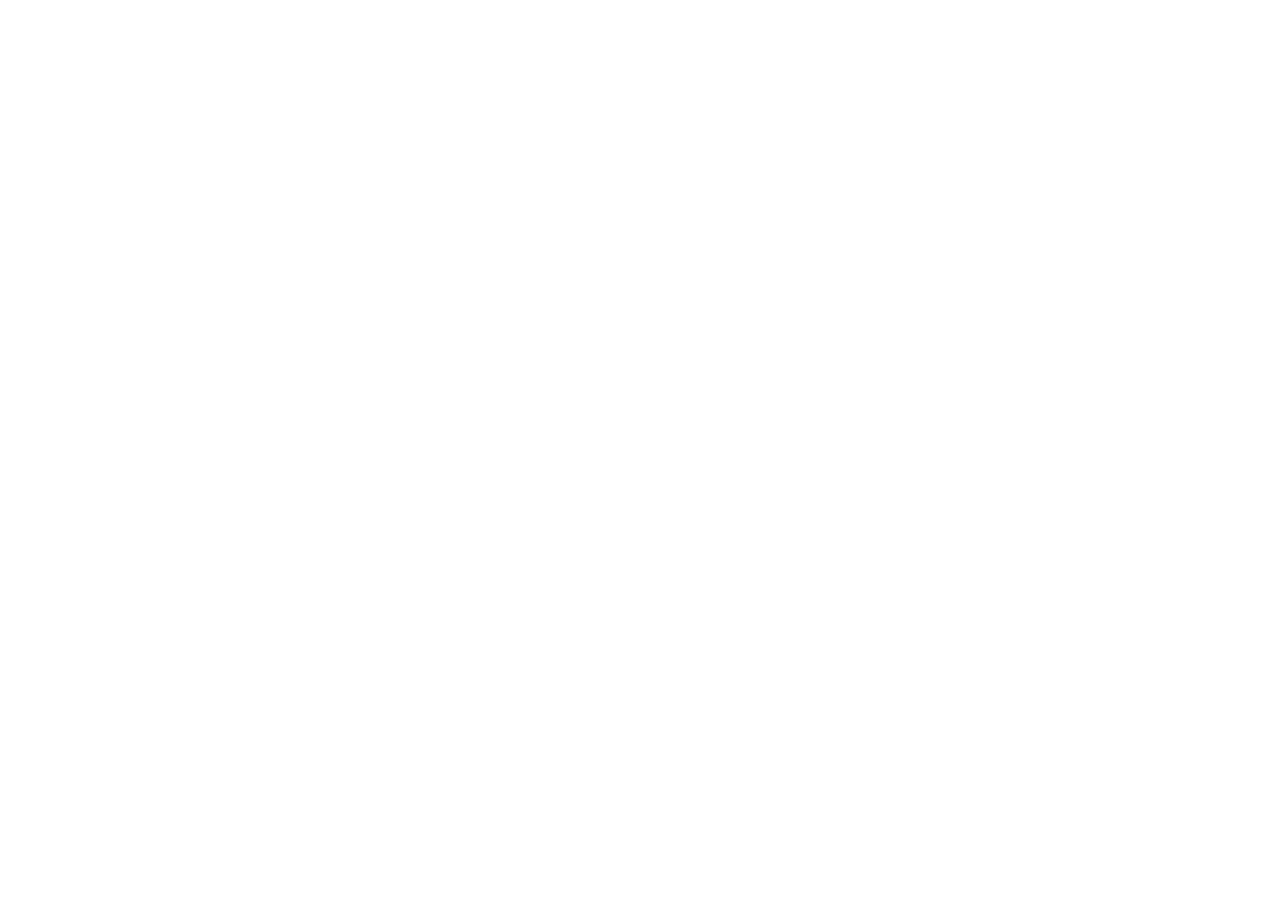
==== index.html @ f1faa244 "some elements in elements.html" ====
<!DOCTYPE html>
<html lang="en">
<head>
    <meta charset="UTF-8">
    <meta name="viewport" content="width=device-width, initial-scale=1.0">
    <meta http-equiv="X-UA-Compatible" content="ie=edge">
    <title>Document</title>
</head>
<body>

</body>
</html>
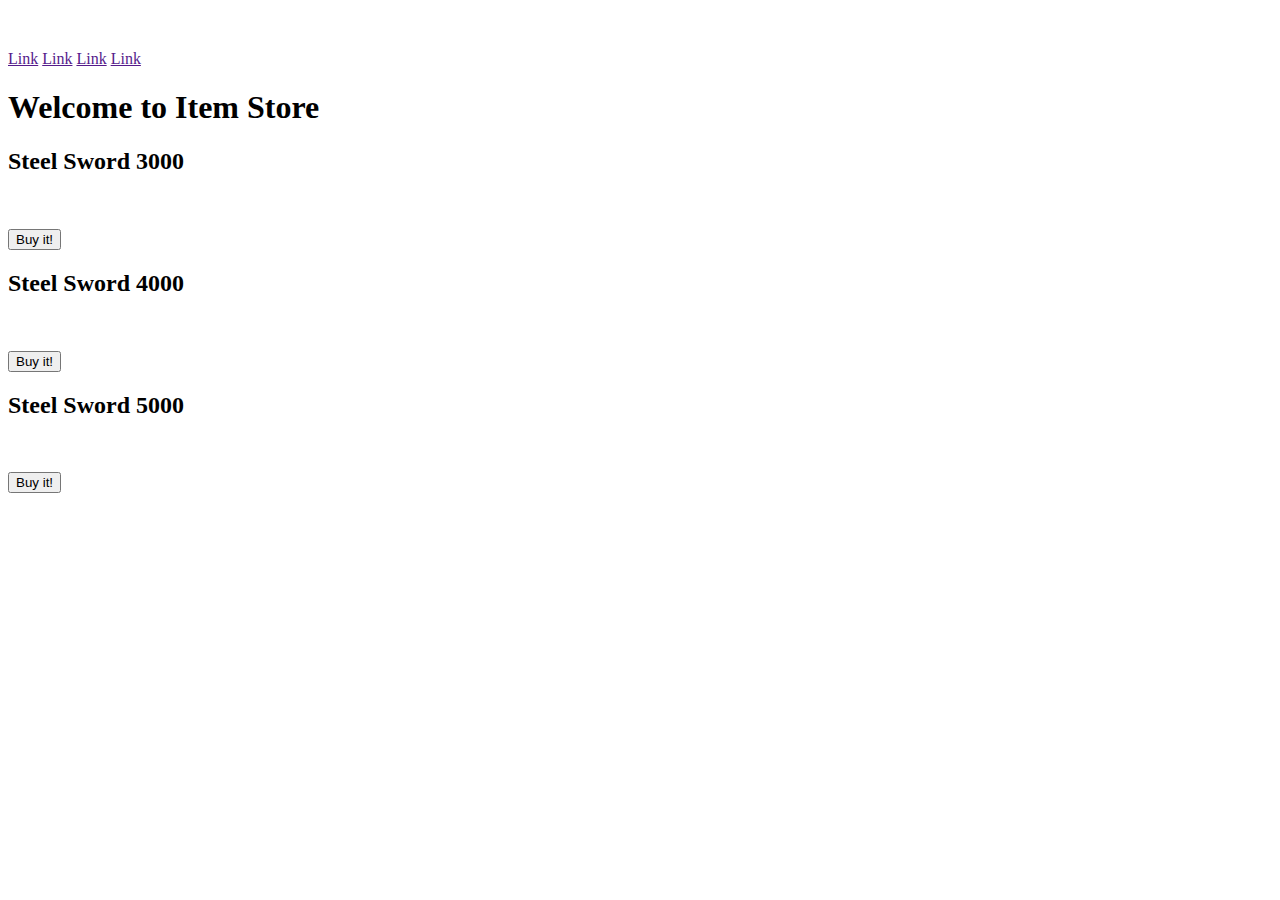
==== commit d8885caa: "html structure for item shop" ====
--- a/index.html
+++ b/index.html
@@ -4,9 +4,56 @@
     <meta charset="UTF-8">
     <meta name="viewport" content="width=device-width, initial-scale=1.0">
     <meta http-equiv="X-UA-Compatible" content="ie=edge">
-    <title>Document</title>
+    <title>HTML/CSS</title>
 </head>
 <body>
 
+<header>
+    <figure>
+        <img src="" alt="">
+    </figure>
+    <nav>
+        <a href="">Link</a>
+        <a href="">Link</a>
+        <a href="">Link</a>
+        <a href="">Link</a>
+    </nav>
+</header>
+
+<main>
+    <section class="intro">
+        <h1>Welcome to Item Store</h1>
+    </section>
+    <section class="items">
+        <div>
+            <h2>Steel Sword 3000</h2>
+            <figure>
+                <img src="" alt="">
+            </figure>
+            <button>Buy it!</button>
+        </div>
+
+        <div>
+            <h2>Steel Sword 4000</h2>
+            <figure>
+                <img src="" alt="">
+            </figure>
+            <button>Buy it!</button>
+        </div>
+
+        <div>
+            <h2>Steel Sword 5000</h2>
+            <figure>
+                <img src="" alt="">
+            </figure>
+            <button>Buy it!</button>
+        </div>
+    </section>
+</main>
+
+<footer>
+
+</footer>
+
 </body>
 </html>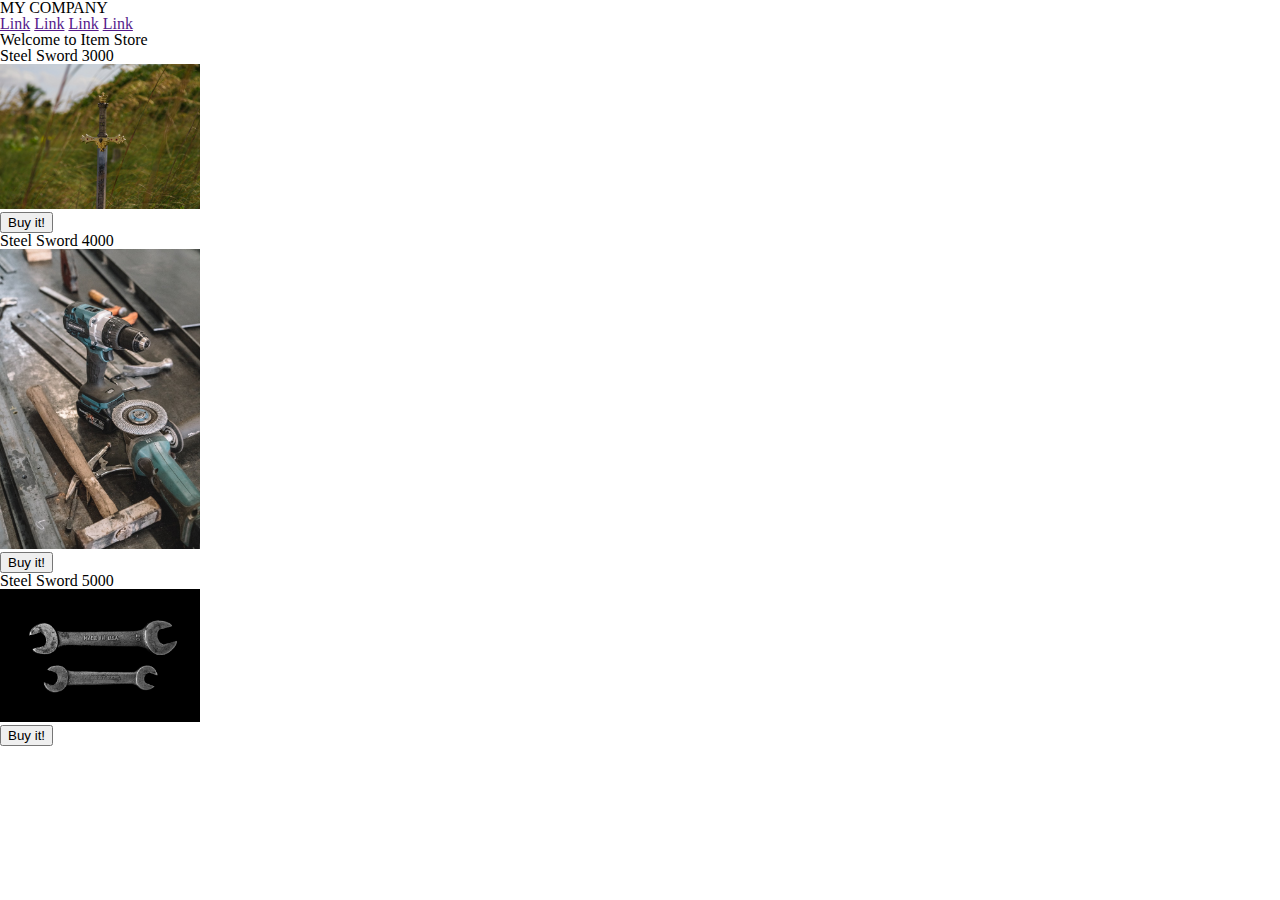
==== commit fd11b0ce: "added images and reset.css" ====
--- a/index.html
+++ b/index.html
@@ -4,14 +4,16 @@
     <meta charset="UTF-8">
     <meta name="viewport" content="width=device-width, initial-scale=1.0">
     <meta http-equiv="X-UA-Compatible" content="ie=edge">
+    <link rel="stylesheet" href="css/reset.css">
+    <link rel="stylesheet" href="css/style.css">
     <title>HTML/CSS</title>
 </head>
 <body>
 
 <header>
-    <figure>
-        <img src="" alt="">
-    </figure>
+    <div class="logo">
+        <p>MY COMPANY</p>
+    </div>
     <nav>
         <a href="">Link</a>
         <a href="">Link</a>
@@ -28,7 +30,7 @@
         <div>
             <h2>Steel Sword 3000</h2>
             <figure>
-                <img src="" alt="">
+                <img src="img/sword.jpeg" width="200px" alt="">
             </figure>
             <button>Buy it!</button>
         </div>
@@ -36,7 +38,7 @@
         <div>
             <h2>Steel Sword 4000</h2>
             <figure>
-                <img src="" alt="">
+                <img src="img/drill.jpeg" width="200px" alt="">
             </figure>
             <button>Buy it!</button>
         </div>
@@ -44,7 +46,7 @@
         <div>
             <h2>Steel Sword 5000</h2>
             <figure>
-                <img src="" alt="">
+                <img src="img/wrench.jpeg" width="200px" alt="">
             </figure>
             <button>Buy it!</button>
         </div>
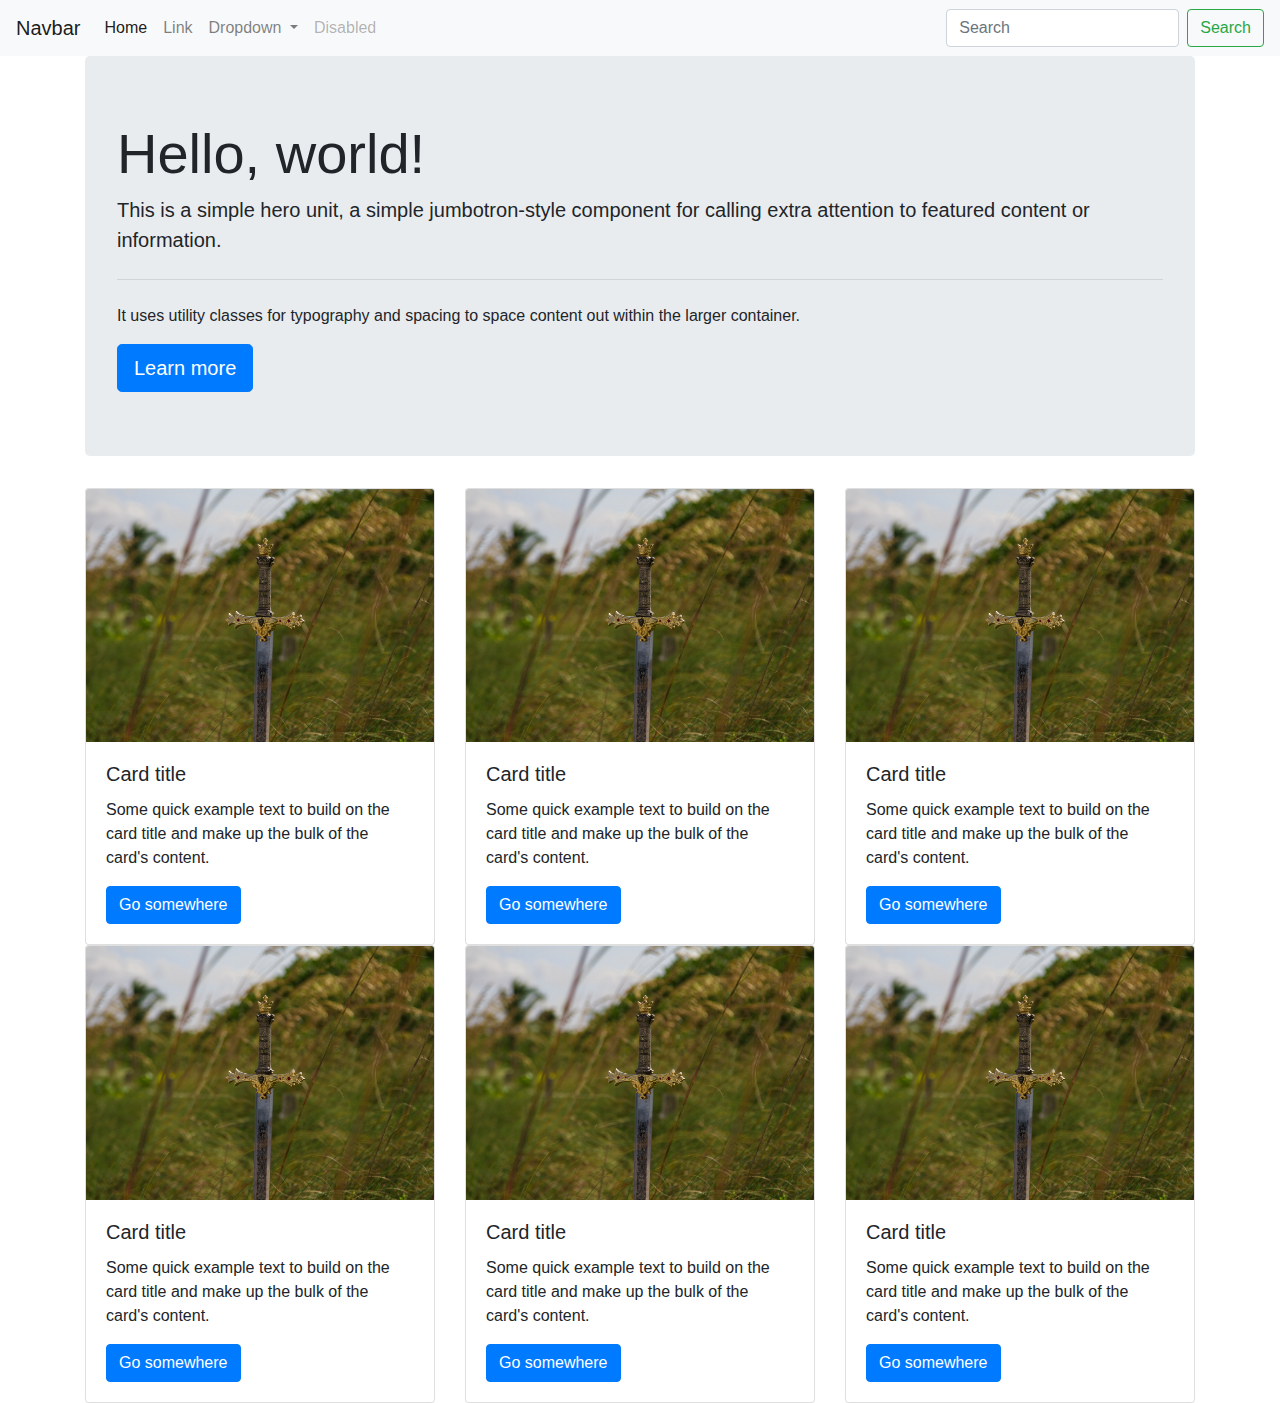
==== commit 2be13cd7: "Bootstrap basic layout" ====
--- a/index.html
+++ b/index.html
@@ -4,58 +4,121 @@
     <meta charset="UTF-8">
     <meta name="viewport" content="width=device-width, initial-scale=1.0">
     <meta http-equiv="X-UA-Compatible" content="ie=edge">
-    <link rel="stylesheet" href="css/reset.css">
-    <link rel="stylesheet" href="css/style.css">
-    <title>HTML/CSS</title>
+    <link rel="stylesheet" href="css/bootstrap.min.css">
+    <title>Document</title>
 </head>
 <body>
+    <header>
+    <nav class="navbar navbar-expand-lg navbar-light bg-light">
+            <a class="navbar-brand" href="#">Navbar</a>
+            <button class="navbar-toggler" type="button" data-toggle="collapse" data-target="#navbarSupportedContent" aria-controls="navbarSupportedContent" aria-expanded="false" aria-label="Toggle navigation">
+                <span class="navbar-toggler-icon"></span>
+            </button>
+            
+            <div class="collapse navbar-collapse" id="navbarSupportedContent">
+                <ul class="navbar-nav mr-auto">
+                <li class="nav-item active">
+                    <a class="nav-link" href="#">Home <span class="sr-only">(current)</span></a>
+                </li>
+                <li class="nav-item">
+                    <a class="nav-link" href="#">Link</a>
+                </li>
+                <li class="nav-item dropdown">
+                    <a class="nav-link dropdown-toggle" href="#" id="navbarDropdown" role="button" data-toggle="dropdown" aria-haspopup="true" aria-expanded="false">
+                    Dropdown
+                    </a>
+                    <div class="dropdown-menu" aria-labelledby="navbarDropdown">
+                    <a class="dropdown-item" href="#">Action</a>
+                    <a class="dropdown-item" href="#">Another action</a>
+                    <div class="dropdown-divider"></div>
+                    <a class="dropdown-item" href="#">Something else here</a>
+                    </div>
+                </li>
+                <li class="nav-item">
+                    <a class="nav-link disabled" href="#">Disabled</a>
+                </li>
+                </ul>
+                <form class="form-inline my-2 my-lg-0">
+                <input class="form-control mr-sm-2" type="search" placeholder="Search" aria-label="Search">
+                <button class="btn btn-outline-success my-2 my-sm-0" type="submit">Search</button>
+                </form>
+            </div>
+            </nav>
+        </header>
 
-<header>
-    <div class="logo">
-        <p>MY COMPANY</p>
-    </div>
-    <nav>
-        <a href="">Link</a>
-        <a href="">Link</a>
-        <a href="">Link</a>
-        <a href="">Link</a>
-    </nav>
-</header>
+        <main class="container">
+            <div class="jumbotron">
+                <h1 class="display-4">Hello, world!</h1>
+                <p class="lead">This is a simple hero unit, a simple jumbotron-style component for calling extra attention to featured content or information.</p>
+                <hr class="my-4">
+                <p>It uses utility classes for typography and spacing to space content out within the larger container.</p>
+                <a class="btn btn-primary btn-lg" href="#" role="button">Learn more</a>
+            </div>
+            <div class="row">
+                <div class="col">
+                    <div class="card">
+                        <img class="card-img-top" src="img/sword.jpeg" alt="Card image cap">
+                        <div class="card-body">
+                            <h5 class="card-title">Card title</h5>
+                            <p class="card-text">Some quick example text to build on the card title and make up the bulk of the card's content.</p>
+                            <a href="#" class="btn btn-primary">Go somewhere</a>
+                        </div>
+                    </div>
+                </div>
+                <div class="col">
+                    <div class="card" >
+                        <img class="card-img-top" src="img/sword.jpeg" alt="Card image cap">
+                        <div class="card-body">
+                            <h5 class="card-title">Card title</h5>
+                            <p class="card-text">Some quick example text to build on the card title and make up the bulk of the card's content.</p>
+                            <a href="#" class="btn btn-primary">Go somewhere</a>
+                        </div>
+                    </div>
+                </div>
+                <div class="col">
+                    <div class="card">
+                        <img class="card-img-top" src="img/sword.jpeg" alt="Card image cap">
+                        <div class="card-body">
+                            <h5 class="card-title">Card title</h5>
+                            <p class="card-text">Some quick example text to build on the card title and make up the bulk of the card's content.</p>
+                            <a href="#" class="btn btn-primary">Go somewhere</a>
+                        </div>
+                    </div>
+                </div>
+            </div>
 
-<main>
-    <section class="intro">
-        <h1>Welcome to Item Store</h1>
-    </section>
-    <section class="items">
-        <div>
-            <h2>Steel Sword 3000</h2>
-            <figure>
-                <img src="img/sword.jpeg" width="200px" alt="">
-            </figure>
-            <button>Buy it!</button>
-        </div>
-
-        <div>
-            <h2>Steel Sword 4000</h2>
-            <figure>
-                <img src="img/drill.jpeg" width="200px" alt="">
-            </figure>
-            <button>Buy it!</button>
-        </div>
-
-        <div>
-            <h2>Steel Sword 5000</h2>
-            <figure>
-                <img src="img/wrench.jpeg" width="200px" alt="">
-            </figure>
-            <button>Buy it!</button>
-        </div>
-    </section>
-</main>
-
-<footer>
-
-</footer>
-
+            <div class="row">
+                    <div class="col">
+                        <div class="card">
+                            <img class="card-img-top" src="img/sword.jpeg" alt="Card image cap">
+                            <div class="card-body">
+                                <h5 class="card-title">Card title</h5>
+                                <p class="card-text">Some quick example text to build on the card title and make up the bulk of the card's content.</p>
+                                <a href="#" class="btn btn-primary">Go somewhere</a>
+                            </div>
+                        </div>
+                    </div>
+                    <div class="col">
+                        <div class="card" >
+                            <img class="card-img-top" src="img/sword.jpeg" alt="Card image cap">
+                            <div class="card-body">
+                                <h5 class="card-title">Card title</h5>
+                                <p class="card-text">Some quick example text to build on the card title and make up the bulk of the card's content.</p>
+                                <a href="#" class="btn btn-primary">Go somewhere</a>
+                            </div>
+                        </div>
+                    </div>
+                    <div class="col">
+                        <div class="card">
+                            <img class="card-img-top" src="img/sword.jpeg" alt="Card image cap">
+                            <div class="card-body">
+                                <h5 class="card-title">Card title</h5>
+                                <p class="card-text">Some quick example text to build on the card title and make up the bulk of the card's content.</p>
+                                <a href="#" class="btn btn-primary">Go somewhere</a>
+                            </div>
+                        </div>
+                    </div>
+                </div>
+        </main>
 </body>
 </html>